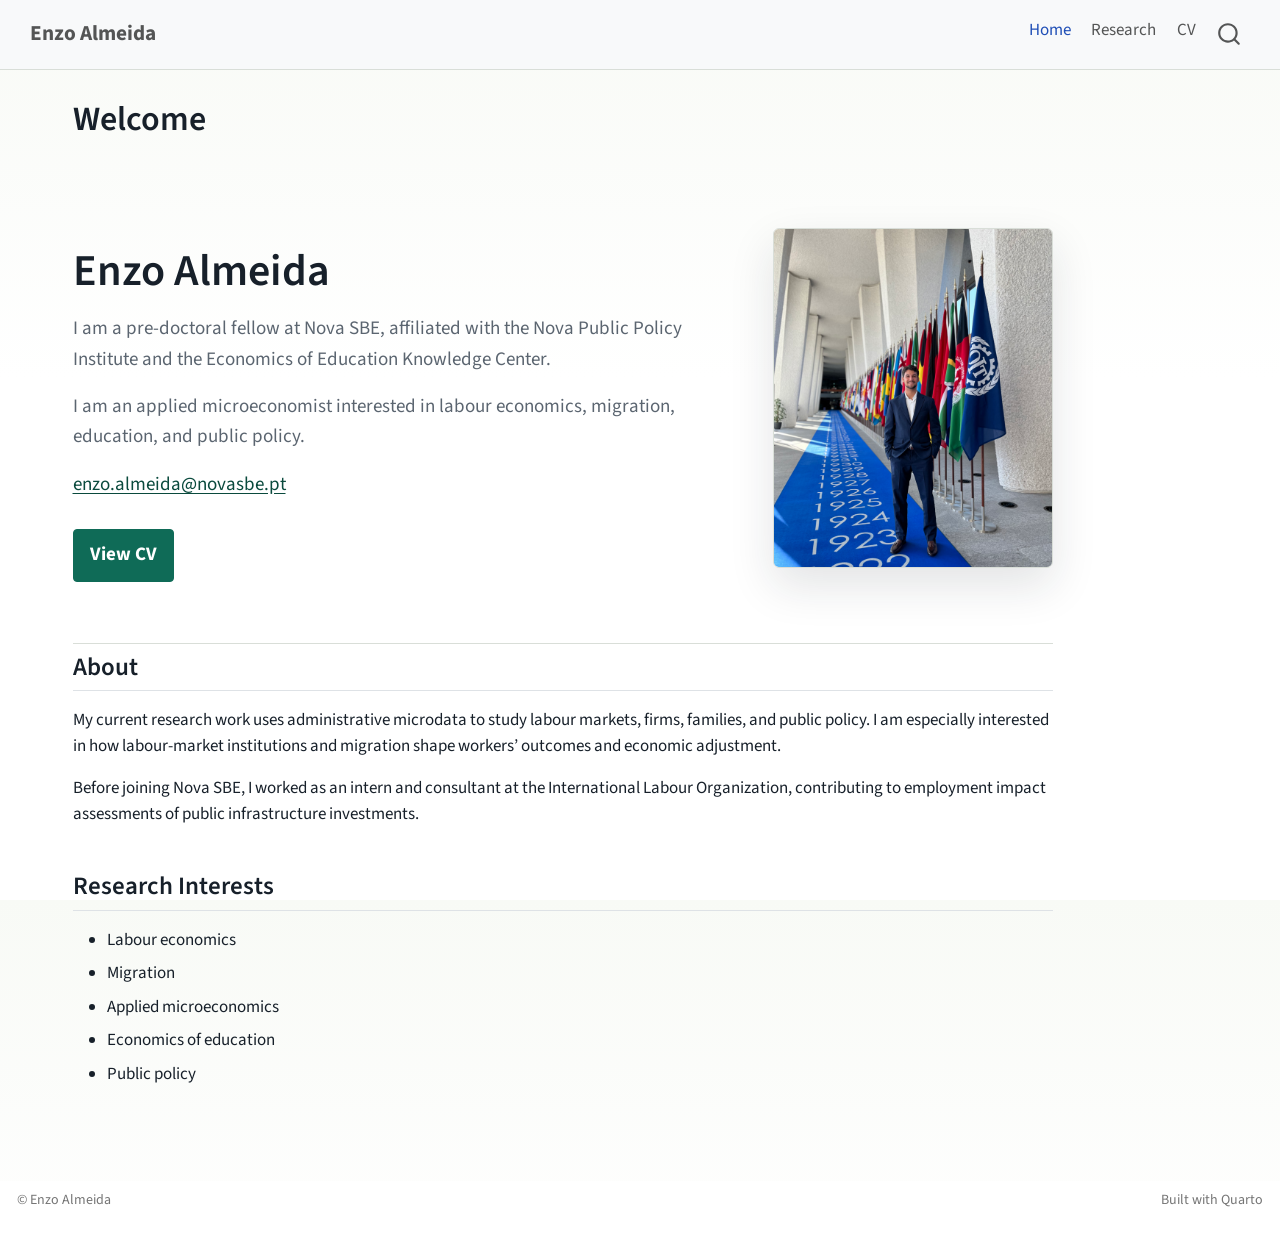
==== docs/index.html @ 2227f3fe "Initial academic website" ====
<!DOCTYPE html>
<html xmlns="http://www.w3.org/1999/xhtml" lang="en" xml:lang="en"><head>

<meta charset="utf-8">
<meta name="generator" content="quarto-1.9.37">

<meta name="viewport" content="width=device-width, initial-scale=1.0, user-scalable=yes">


<title>Welcome – Enzo Almeida</title>
<style>
/* Default styles provided by pandoc.
** See https://pandoc.org/MANUAL.html#variables-for-html for config info.
*/
code{white-space: pre-wrap;}
span.smallcaps{font-variant: small-caps;}
div.columns{display: flex; gap: min(4vw, 1.5em);}
div.column{flex: auto; overflow-x: auto;}
div.hanging-indent{margin-left: 1.5em; text-indent: -1.5em;}
ul.task-list{list-style: none;}
ul.task-list li input[type="checkbox"] {
  width: 0.8em;
  margin: 0 0.8em 0.2em -1em; /* quarto-specific, see https://github.com/quarto-dev/quarto-cli/issues/4556 */ 
  vertical-align: middle;
}
</style>


<script src="site_libs/quarto-nav/quarto-nav.js"></script>
<script src="site_libs/quarto-nav/headroom.min.js"></script>
<script src="site_libs/clipboard/clipboard.min.js"></script>
<script src="site_libs/quarto-search/autocomplete.umd.js"></script>
<script src="site_libs/quarto-search/fuse.min.js"></script>
<script src="site_libs/quarto-search/quarto-search.js"></script>
<meta name="quarto:offset" content="./">
<script src="site_libs/quarto-html/quarto.js" type="module"></script>
<script src="site_libs/quarto-html/tabsets/tabsets.js" type="module"></script>
<script src="site_libs/quarto-html/popper.min.js"></script>
<script src="site_libs/quarto-html/tippy.umd.min.js"></script>
<script src="site_libs/quarto-html/anchor.min.js"></script>
<link href="site_libs/quarto-html/tippy.css" rel="stylesheet">
<link href="site_libs/quarto-html/quarto-syntax-highlighting-7f8f88aac4f3542376d5c11b86a4c14d.css" rel="stylesheet" id="quarto-text-highlighting-styles">
<script src="site_libs/bootstrap/bootstrap.min.js"></script>
<link href="site_libs/bootstrap/bootstrap-icons.css" rel="stylesheet">
<link href="site_libs/bootstrap/bootstrap-158031087360bce0ff56dc785ce39e06.min.css" rel="stylesheet" append-hash="true" id="quarto-bootstrap" data-mode="light">
<script id="quarto-search-options" type="application/json">{
  "location": "navbar",
  "copy-button": false,
  "collapse-after": 3,
  "panel-placement": "end",
  "type": "overlay",
  "limit": 50,
  "keyboard-shortcut": [
    "f",
    "/",
    "s"
  ],
  "show-item-context": false,
  "language": {
    "search-no-results-text": "No results",
    "search-matching-documents-text": "matching documents",
    "search-copy-link-title": "Copy link to search",
    "search-hide-matches-text": "Hide additional matches",
    "search-more-match-text": "more match in this document",
    "search-more-matches-text": "more matches in this document",
    "search-clear-button-title": "Clear",
    "search-text-placeholder": "",
    "search-detached-cancel-button-title": "Cancel",
    "search-submit-button-title": "Submit",
    "search-label": "Search"
  }
}</script>


<link rel="stylesheet" href="styles.css">
</head>

<body class="nav-fixed quarto-light">

<div id="quarto-search-results"></div>
  <header id="quarto-header" class="headroom fixed-top">
    <nav class="navbar navbar-expand-lg " data-bs-theme="dark">
      <div class="navbar-container container-fluid">
      <div class="navbar-brand-container mx-auto">
    <a class="navbar-brand" href="./index.html">
    <span class="navbar-title">Enzo Almeida</span>
    </a>
  </div>
            <div id="quarto-search" class="" title="Search"></div>
          <button class="navbar-toggler" type="button" data-bs-toggle="collapse" data-bs-target="#navbarCollapse" aria-controls="navbarCollapse" role="menu" aria-expanded="false" aria-label="Toggle navigation" onclick="if (window.quartoToggleHeadroom) { window.quartoToggleHeadroom(); }">
  <span class="navbar-toggler-icon"></span>
</button>
          <div class="collapse navbar-collapse" id="navbarCollapse">
            <ul class="navbar-nav navbar-nav-scroll ms-auto">
  <li class="nav-item">
    <a class="nav-link active" href="./index.html" aria-current="page"> 
<span class="menu-text">Home</span></a>
  </li>  
  <li class="nav-item">
    <a class="nav-link" href="./research.html"> 
<span class="menu-text">Research</span></a>
  </li>  
  <li class="nav-item">
    <a class="nav-link" href="./cv.html"> 
<span class="menu-text">CV</span></a>
  </li>  
</ul>
          </div> <!-- /navcollapse -->
            <div class="quarto-navbar-tools">
</div>
      </div> <!-- /container-fluid -->
    </nav>
</header>
<!-- content -->
<div id="quarto-content" class="quarto-container page-columns page-rows-contents page-layout-full page-navbar">
<!-- sidebar -->
<!-- margin-sidebar -->
    
<!-- main -->
<main class="content column-page" id="quarto-document-content">

<header id="title-block-header" class="quarto-title-block default">
<div class="quarto-title">
<h1 class="title">Welcome</h1>
</div>



<div class="quarto-title-meta column-page">

    
  
    
  </div>
  


</header>


<div class="hero">
<section id="enzo-almeida" class="level1 hero-text">
<h1>Enzo Almeida</h1>
<p>I am a pre-doctoral fellow at Nova SBE, affiliated with the Nova Public Policy Institute and the Economics of Education Knowledge Center.</p>
<p>I am an applied microeconomist interested in labour economics, migration, education, and public policy.</p>
<p><a href="mailto:enzo.almeida@novasbe.pt">enzo.almeida@novasbe.pt</a></p>
<p><a href="files/Almeida_CV.pdf" class="button">View CV</a></p>
</section>
<div class="hero-photo">
<p><img src="images/enzo-almeida.jpg" class="img-fluid" alt="Portrait of Enzo Almeida"></p>
</div>
</div>
<section id="about" class="level2">
<h2 class="anchored" data-anchor-id="about">About</h2>
<p>My current research work uses administrative microdata to study labour markets, firms, families, and public policy. I am especially interested in how labour-market institutions and migration shape workers’ outcomes and economic adjustment.</p>
<p>Before joining Nova SBE, I worked as an intern and consultant at the International Labour Organization, contributing to employment impact assessments of public infrastructure investments.</p>
</section>
<section id="research-interests" class="level2">
<h2 class="anchored" data-anchor-id="research-interests">Research Interests</h2>
<ul>
<li>Labour economics</li>
<li>Migration</li>
<li>Applied microeconomics</li>
<li>Economics of education</li>
<li>Public policy</li>
</ul>


</section>

</main> <!-- /main -->
<script id="quarto-html-after-body" type="application/javascript">
  window.document.addEventListener("DOMContentLoaded", function (event) {
    const icon = "";
    const anchorJS = new window.AnchorJS();
    anchorJS.options = {
      placement: 'right',
      icon: icon
    };
    anchorJS.add('.anchored');
    const isCodeAnnotation = (el) => {
      for (const clz of el.classList) {
        if (clz.startsWith('code-annotation-')) {                     
          return true;
        }
      }
      return false;
    }
    const onCopySuccess = function(e) {
      // button target
      const button = e.trigger;
      // don't keep focus
      button.blur();
      // flash "checked"
      button.classList.add('code-copy-button-checked');
      var currentTitle = button.getAttribute("title");
      button.setAttribute("title", "Copied!");
      let tooltip;
      if (window.bootstrap) {
        button.setAttribute("data-bs-toggle", "tooltip");
        button.setAttribute("data-bs-placement", "left");
        button.setAttribute("data-bs-title", "Copied!");
        tooltip = new bootstrap.Tooltip(button, 
          { trigger: "manual", 
            customClass: "code-copy-button-tooltip",
            offset: [0, -8]});
        tooltip.show();    
      }
      setTimeout(function() {
        if (tooltip) {
          tooltip.hide();
          button.removeAttribute("data-bs-title");
          button.removeAttribute("data-bs-toggle");
          button.removeAttribute("data-bs-placement");
        }
        button.setAttribute("title", currentTitle);
        button.classList.remove('code-copy-button-checked');
      }, 1000);
      // clear code selection
      e.clearSelection();
    }
    const getTextToCopy = function(trigger) {
      const outerScaffold = trigger.parentElement.cloneNode(true);
      const codeEl = outerScaffold.querySelector('code');
      for (const childEl of codeEl.children) {
        if (isCodeAnnotation(childEl)) {
          childEl.remove();
        }
      }
      return codeEl.innerText;
    }
    const clipboard = new window.ClipboardJS('.code-copy-button:not([data-in-quarto-modal])', {
      text: getTextToCopy
    });
    clipboard.on('success', onCopySuccess);
    if (window.document.getElementById('quarto-embedded-source-code-modal')) {
      const clipboardModal = new window.ClipboardJS('.code-copy-button[data-in-quarto-modal]', {
        text: getTextToCopy,
        container: window.document.getElementById('quarto-embedded-source-code-modal')
      });
      clipboardModal.on('success', onCopySuccess);
    }
      var localhostRegex = new RegExp(/^(?:http|https):\/\/localhost\:?[0-9]*\//);
      var mailtoRegex = new RegExp(/^mailto:/);
        var filterRegex = new RegExp("https:\/\/enzoadealmeida\.github\.io");
      var isInternal = (href) => {
          return filterRegex.test(href) || localhostRegex.test(href) || mailtoRegex.test(href);
      }
      // Inspect non-navigation links and adorn them if external
     var links = window.document.querySelectorAll('a[href]:not(.nav-link):not(.navbar-brand):not(.toc-action):not(.sidebar-link):not(.sidebar-item-toggle):not(.pagination-link):not(.no-external):not([aria-hidden]):not(.dropdown-item):not(.quarto-navigation-tool):not(.about-link)');
      for (var i=0; i<links.length; i++) {
        const link = links[i];
        if (!isInternal(link.href)) {
          // undo the damage that might have been done by quarto-nav.js in the case of
          // links that we want to consider external
          if (link.dataset.originalHref !== undefined) {
            link.href = link.dataset.originalHref;
          }
            // target, if specified
            link.setAttribute("target", "_blank");
            if (link.getAttribute("rel") === null) {
              link.setAttribute("rel", "noopener");
            }
        }
      }
    function tippyHover(el, contentFn, onTriggerFn, onUntriggerFn) {
      const config = {
        allowHTML: true,
        maxWidth: 500,
        delay: 100,
        arrow: false,
        appendTo: function(el) {
            return el.parentElement;
        },
        interactive: true,
        interactiveBorder: 10,
        theme: 'quarto',
        placement: 'bottom-start',
      };
      if (contentFn) {
        config.content = contentFn;
      }
      if (onTriggerFn) {
        config.onTrigger = onTriggerFn;
      }
      if (onUntriggerFn) {
        config.onUntrigger = onUntriggerFn;
      }
      window.tippy(el, config); 
    }
    const noterefs = window.document.querySelectorAll('a[role="doc-noteref"]');
    for (var i=0; i<noterefs.length; i++) {
      const ref = noterefs[i];
      tippyHover(ref, function() {
        // use id or data attribute instead here
        let href = ref.getAttribute('data-footnote-href') || ref.getAttribute('href');
        try { href = new URL(href).hash; } catch {}
        const id = href.replace(/^#\/?/, "");
        const note = window.document.getElementById(id);
        if (note) {
          return note.innerHTML;
        } else {
          return "";
        }
      });
    }
    const xrefs = window.document.querySelectorAll('a.quarto-xref');
    const processXRef = (id, note) => {
      // Strip column container classes
      const stripColumnClz = (el) => {
        el.classList.remove("page-full", "page-columns");
        if (el.children) {
          for (const child of el.children) {
            stripColumnClz(child);
          }
        }
      }
      stripColumnClz(note)
      if (id === null || id.startsWith('sec-')) {
        // Special case sections, only their first couple elements
        const container = document.createElement("div");
        if (note.children && note.children.length > 2) {
          container.appendChild(note.children[0].cloneNode(true));
          for (let i = 1; i < note.children.length; i++) {
            const child = note.children[i];
            if (child.tagName === "P" && child.innerText === "") {
              continue;
            } else {
              container.appendChild(child.cloneNode(true));
              break;
            }
          }
          if (window.Quarto?.typesetMath) {
            window.Quarto.typesetMath(container);
          }
          return container.innerHTML
        } else {
          if (window.Quarto?.typesetMath) {
            window.Quarto.typesetMath(note);
          }
          return note.innerHTML;
        }
      } else {
        // Remove any anchor links if they are present
        const anchorLink = note.querySelector('a.anchorjs-link');
        if (anchorLink) {
          anchorLink.remove();
        }
        if (window.Quarto?.typesetMath) {
          window.Quarto.typesetMath(note);
        }
        if (note.classList.contains("callout")) {
          return note.outerHTML;
        } else {
          return note.innerHTML;
        }
      }
    }
    for (var i=0; i<xrefs.length; i++) {
      const xref = xrefs[i];
      tippyHover(xref, undefined, function(instance) {
        instance.disable();
        let url = xref.getAttribute('href');
        let hash = undefined; 
        if (url.startsWith('#')) {
          hash = url;
        } else {
          try { hash = new URL(url).hash; } catch {}
        }
        if (hash) {
          const id = hash.replace(/^#\/?/, "");
          const note = window.document.getElementById(id);
          if (note !== null) {
            try {
              const html = processXRef(id, note.cloneNode(true));
              instance.setContent(html);
            } finally {
              instance.enable();
              instance.show();
            }
          } else {
            // See if we can fetch this
            fetch(url.split('#')[0])
            .then(res => res.text())
            .then(html => {
              const parser = new DOMParser();
              const htmlDoc = parser.parseFromString(html, "text/html");
              const note = htmlDoc.getElementById(id);
              if (note !== null) {
                const html = processXRef(id, note);
                instance.setContent(html);
              } 
            }).finally(() => {
              instance.enable();
              instance.show();
            });
          }
        } else {
          // See if we can fetch a full url (with no hash to target)
          // This is a special case and we should probably do some content thinning / targeting
          fetch(url)
          .then(res => res.text())
          .then(html => {
            const parser = new DOMParser();
            const htmlDoc = parser.parseFromString(html, "text/html");
            const note = htmlDoc.querySelector('main.content');
            if (note !== null) {
              // This should only happen for chapter cross references
              // (since there is no id in the URL)
              // remove the first header
              if (note.children.length > 0 && note.children[0].tagName === "HEADER") {
                note.children[0].remove();
              }
              const html = processXRef(null, note);
              instance.setContent(html);
            } 
          }).finally(() => {
            instance.enable();
            instance.show();
          });
        }
      }, function(instance) {
      });
    }
        let selectedAnnoteEl;
        const selectorForAnnotation = ( cell, annotation) => {
          let cellAttr = 'data-code-cell="' + cell + '"';
          let lineAttr = 'data-code-annotation="' +  annotation + '"';
          const selector = 'span[' + cellAttr + '][' + lineAttr + ']';
          return selector;
        }
        const selectCodeLines = (annoteEl) => {
          const doc = window.document;
          const targetCell = annoteEl.getAttribute("data-target-cell");
          const targetAnnotation = annoteEl.getAttribute("data-target-annotation");
          const annoteSpan = window.document.querySelector(selectorForAnnotation(targetCell, targetAnnotation));
          const lines = annoteSpan.getAttribute("data-code-lines").split(",");
          const lineIds = lines.map((line) => {
            return targetCell + "-" + line;
          })
          let top = null;
          let height = null;
          let parent = null;
          if (lineIds.length > 0) {
              //compute the position of the single el (top and bottom and make a div)
              const el = window.document.getElementById(lineIds[0]);
              top = el.offsetTop;
              height = el.offsetHeight;
              parent = el.parentElement.parentElement;
            if (lineIds.length > 1) {
              const lastEl = window.document.getElementById(lineIds[lineIds.length - 1]);
              const bottom = lastEl.offsetTop + lastEl.offsetHeight;
              height = bottom - top;
            }
            if (top !== null && height !== null && parent !== null) {
              // cook up a div (if necessary) and position it 
              let div = window.document.getElementById("code-annotation-line-highlight");
              if (div === null) {
                div = window.document.createElement("div");
                div.setAttribute("id", "code-annotation-line-highlight");
                div.style.position = 'absolute';
                parent.appendChild(div);
              }
              div.style.top = top - 2 + "px";
              div.style.height = height + 4 + "px";
              div.style.left = 0;
              let gutterDiv = window.document.getElementById("code-annotation-line-highlight-gutter");
              if (gutterDiv === null) {
                gutterDiv = window.document.createElement("div");
                gutterDiv.setAttribute("id", "code-annotation-line-highlight-gutter");
                gutterDiv.style.position = 'absolute';
                const codeCell = window.document.getElementById(targetCell);
                const gutter = codeCell.querySelector('.code-annotation-gutter');
                gutter.appendChild(gutterDiv);
              }
              gutterDiv.style.top = top - 2 + "px";
              gutterDiv.style.height = height + 4 + "px";
            }
            selectedAnnoteEl = annoteEl;
          }
        };
        const unselectCodeLines = () => {
          const elementsIds = ["code-annotation-line-highlight", "code-annotation-line-highlight-gutter"];
          elementsIds.forEach((elId) => {
            const div = window.document.getElementById(elId);
            if (div) {
              div.remove();
            }
          });
          selectedAnnoteEl = undefined;
        };
          // Handle positioning of the toggle
      window.addEventListener(
        "resize",
        throttle(() => {
          elRect = undefined;
          if (selectedAnnoteEl) {
            selectCodeLines(selectedAnnoteEl);
          }
        }, 10)
      );
      function throttle(fn, ms) {
      let throttle = false;
      let timer;
        return (...args) => {
          if(!throttle) { // first call gets through
              fn.apply(this, args);
              throttle = true;
          } else { // all the others get throttled
              if(timer) clearTimeout(timer); // cancel #2
              timer = setTimeout(() => {
                fn.apply(this, args);
                timer = throttle = false;
              }, ms);
          }
        };
      }
        // Attach click handler to the DT
        const annoteDls = window.document.querySelectorAll('dt[data-target-cell]');
        for (const annoteDlNode of annoteDls) {
          annoteDlNode.addEventListener('click', (event) => {
            const clickedEl = event.target;
            if (clickedEl !== selectedAnnoteEl) {
              unselectCodeLines();
              const activeEl = window.document.querySelector('dt[data-target-cell].code-annotation-active');
              if (activeEl) {
                activeEl.classList.remove('code-annotation-active');
              }
              selectCodeLines(clickedEl);
              clickedEl.classList.add('code-annotation-active');
            } else {
              // Unselect the line
              unselectCodeLines();
              clickedEl.classList.remove('code-annotation-active');
            }
          });
        }
    const findCites = (el) => {
      const parentEl = el.parentElement;
      if (parentEl) {
        const cites = parentEl.dataset.cites;
        if (cites) {
          return {
            el,
            cites: cites.split(' ')
          };
        } else {
          return findCites(el.parentElement)
        }
      } else {
        return undefined;
      }
    };
    var bibliorefs = window.document.querySelectorAll('a[role="doc-biblioref"]');
    for (var i=0; i<bibliorefs.length; i++) {
      const ref = bibliorefs[i];
      const citeInfo = findCites(ref);
      if (citeInfo) {
        tippyHover(citeInfo.el, function() {
          var popup = window.document.createElement('div');
          citeInfo.cites.forEach(function(cite) {
            var citeDiv = window.document.createElement('div');
            citeDiv.classList.add('hanging-indent');
            citeDiv.classList.add('csl-entry');
            var biblioDiv = window.document.getElementById('ref-' + cite);
            if (biblioDiv) {
              citeDiv.innerHTML = biblioDiv.innerHTML;
            }
            popup.appendChild(citeDiv);
          });
          return popup.innerHTML;
        });
      }
    }
  });
  </script>
</div> <!-- /content -->
<footer class="footer">
  <div class="nav-footer">
    <div class="nav-footer-left">
<p>© Enzo Almeida</p>
</div>   
    <div class="nav-footer-center">
      &nbsp;
    </div>
    <div class="nav-footer-right">
<p>Built with Quarto</p>
</div>
  </div>
</footer>




</body></html>
---- docs/site_libs/quarto-html/tippy.css ----
.tippy-box[data-animation=fade][data-state=hidden]{opacity:0}[data-tippy-root]{max-width:calc(100vw - 10px)}.tippy-box{position:relative;background-color:#333;color:#fff;border-radius:4px;font-size:14px;line-height:1.4;white-space:normal;outline:0;transition-property:transform,visibility,opacity}.tippy-box[data-placement^=top]>.tippy-arrow{bottom:0}.tippy-box[data-placement^=top]>.tippy-arrow:before{bottom:-7px;left:0;border-width:8px 8px 0;border-top-color:initial;transform-origin:center top}.tippy-box[data-placement^=bottom]>.tippy-arrow{top:0}.tippy-box[data-placement^=bottom]>.tippy-arrow:before{top:-7px;left:0;border-width:0 8px 8px;border-bottom-color:initial;transform-origin:center bottom}.tippy-box[data-placement^=left]>.tippy-arrow{right:0}.tippy-box[data-placement^=left]>.tippy-arrow:before{border-width:8px 0 8px 8px;border-left-color:initial;right:-7px;transform-origin:center left}.tippy-box[data-placement^=right]>.tippy-arrow{left:0}.tippy-box[data-placement^=right]>.tippy-arrow:before{left:-7px;border-width:8px 8px 8px 0;border-right-color:initial;transform-origin:center right}.tippy-box[data-inertia][data-state=visible]{transition-timing-function:cubic-bezier(.54,1.5,.38,1.11)}.tippy-arrow{width:16px;height:16px;color:#333}.tippy-arrow:before{content:"";position:absolute;border-color:transparent;border-style:solid}.tippy-content{position:relative;padding:5px 9px;z-index:1}
---- docs/site_libs/quarto-html/quarto-syntax-highlighting-7f8f88aac4f3542376d5c11b86a4c14d.css ----
/* quarto syntax highlight colors */
:root {
  --quarto-hl-ot-color: #003B4F;
  --quarto-hl-at-color: #657422;
  --quarto-hl-ss-color: #20794D;
  --quarto-hl-an-color: #5E5E5E;
  --quarto-hl-fu-color: #4758AB;
  --quarto-hl-st-color: #20794D;
  --quarto-hl-cf-color: #003B4F;
  --quarto-hl-op-color: #5E5E5E;
  --quarto-hl-er-color: #AD0000;
  --quarto-hl-bn-color: #AD0000;
  --quarto-hl-al-color: #AD0000;
  --quarto-hl-va-color: #111111;
  --quarto-hl-bu-color: inherit;
  --quarto-hl-ex-color: inherit;
  --quarto-hl-pp-color: #AD0000;
  --quarto-hl-in-color: #5E5E5E;
  --quarto-hl-vs-color: #20794D;
  --quarto-hl-wa-color: #5E5E5E;
  --quarto-hl-do-color: #5E5E5E;
  --quarto-hl-im-color: #00769E;
  --quarto-hl-ch-color: #20794D;
  --quarto-hl-dt-color: #AD0000;
  --quarto-hl-fl-color: #AD0000;
  --quarto-hl-co-color: #5E5E5E;
  --quarto-hl-cv-color: #5E5E5E;
  --quarto-hl-cn-color: #8f5902;
  --quarto-hl-sc-color: #5E5E5E;
  --quarto-hl-dv-color: #AD0000;
  --quarto-hl-kw-color: #003B4F;
}

/* other quarto variables */
:root {
  --quarto-font-monospace: SFMono-Regular, Menlo, Monaco, Consolas, "Liberation Mono", "Courier New", monospace;
}

/* syntax highlight based on Pandoc's rules */
pre > code.sourceCode > span {
  color: #003B4F;
}

code.sourceCode > span {
  color: #003B4F;
}

div.sourceCode,
div.sourceCode pre.sourceCode {
  color: #003B4F;
}

/* Normal */
code span {
  color: #003B4F;
}

/* Alert */
code span.al {
  color: #AD0000;
  font-style: inherit;
}

/* Annotation */
code span.an {
  color: #5E5E5E;
  font-style: inherit;
}

/* Attribute */
code span.at {
  color: #657422;
  font-style: inherit;
}

/* BaseN */
code span.bn {
  color: #AD0000;
  font-style: inherit;
}

/* BuiltIn */
code span.bu {
  font-style: inherit;
}

/* ControlFlow */
code span.cf {
  color: #003B4F;
  font-weight: bold;
  font-style: inherit;
}

/* Char */
code span.ch {
  color: #20794D;
  font-style: inherit;
}

/* Constant */
code span.cn {
  color: #8f5902;
  font-style: inherit;
}

/* Comment */
code span.co {
  color: #5E5E5E;
  font-style: inherit;
}

/* CommentVar */
code span.cv {
  color: #5E5E5E;
  font-style: italic;
}

/* Documentation */
code span.do {
  color: #5E5E5E;
  font-style: italic;
}

/* DataType */
code span.dt {
  color: #AD0000;
  font-style: inherit;
}

/* DecVal */
code span.dv {
  color: #AD0000;
  font-style: inherit;
}

/* Error */
code span.er {
  color: #AD0000;
  font-style: inherit;
}

/* Extension */
code span.ex {
  font-style: inherit;
}

/* Float */
code span.fl {
  color: #AD0000;
  font-style: inherit;
}

/* Function */
code span.fu {
  color: #4758AB;
  font-style: inherit;
}

/* Import */
code span.im {
  color: #00769E;
  font-style: inherit;
}

/* Information */
code span.in {
  color: #5E5E5E;
  font-style: inherit;
}

/* Keyword */
code span.kw {
  color: #003B4F;
  font-weight: bold;
  font-style: inherit;
}

/* Operator */
code span.op {
  color: #5E5E5E;
  font-style: inherit;
}

/* Other */
code span.ot {
  color: #003B4F;
  font-style: inherit;
}

/* Preprocessor */
code span.pp {
  color: #AD0000;
  font-style: inherit;
}

/* SpecialChar */
code span.sc {
  color: #5E5E5E;
  font-style: inherit;
}

/* SpecialString */
code span.ss {
  color: #20794D;
  font-style: inherit;
}

/* String */
code span.st {
  color: #20794D;
  font-style: inherit;
}

/* Variable */
code span.va {
  color: #111111;
  font-style: inherit;
}

/* VerbatimString */
code span.vs {
  color: #20794D;
  font-style: inherit;
}

/* Warning */
code span.wa {
  color: #5E5E5E;
  font-style: italic;
}

.prevent-inlining {
  content: "</";
}

/*# sourceMappingURL=789ad8cd35626ba772517505b42a116e.css.map */
---- docs/styles.css ----
:root {
  --ink: #17202a;
  --muted: #5b6570;
  --line: #d9ded8;
  --accent: #0f6b57;
  --accent-dark: #0a4a3d;
  --wash: #f4f7f2;
  --paper: #ffffff;
}

body {
  color: var(--ink);
  background: linear-gradient(180deg, #f8faf6 0%, #ffffff 42%);
  font-size: 17px;
}

.navbar {
  border-bottom: 1px solid var(--line);
}

.navbar-title {
  font-weight: 700;
}

.page-columns .content {
  max-width: 980px;
}

.hero {
  display: grid;
  grid-template-columns: minmax(0, 1fr) 280px;
  gap: 48px;
  align-items: center;
  padding: 56px 0 44px;
  border-bottom: 1px solid var(--line);
}

.hero h1 {
  margin-bottom: 18px;
  font-size: 44px;
  line-height: 1.1;
}

.hero p {
  max-width: 680px;
  color: var(--muted);
  font-size: 19px;
  line-height: 1.6;
}

.hero-photo img {
  width: 280px;
  height: 340px;
  object-fit: cover;
  object-position: center;
  border-radius: 6px;
  border: 1px solid var(--line);
  box-shadow: 0 18px 45px rgba(23, 32, 42, 0.12);
}

.button {
  display: inline-block;
  margin-top: 12px;
  padding: 10px 16px;
  border: 1px solid var(--accent);
  border-radius: 4px;
  color: #ffffff;
  background: var(--accent);
  text-decoration: none;
  font-weight: 700;
}

.button:hover {
  color: #ffffff;
  background: var(--accent-dark);
  border-color: var(--accent-dark);
}

h2 {
  margin-top: 36px;
  padding-top: 8px;
  font-size: 25px;
}

li {
  margin-bottom: 8px;
}

a {
  color: var(--accent-dark);
}

@media (max-width: 760px) {
  body {
    font-size: 16px;
  }

  .hero {
    grid-template-columns: 1fr;
    gap: 28px;
    padding-top: 32px;
  }

  .hero h1 {
    font-size: 36px;
  }

  .hero p {
    font-size: 17px;
  }

  .hero-photo img {
    width: min(100%, 280px);
    height: auto;
    aspect-ratio: 4 / 5;
  }
}
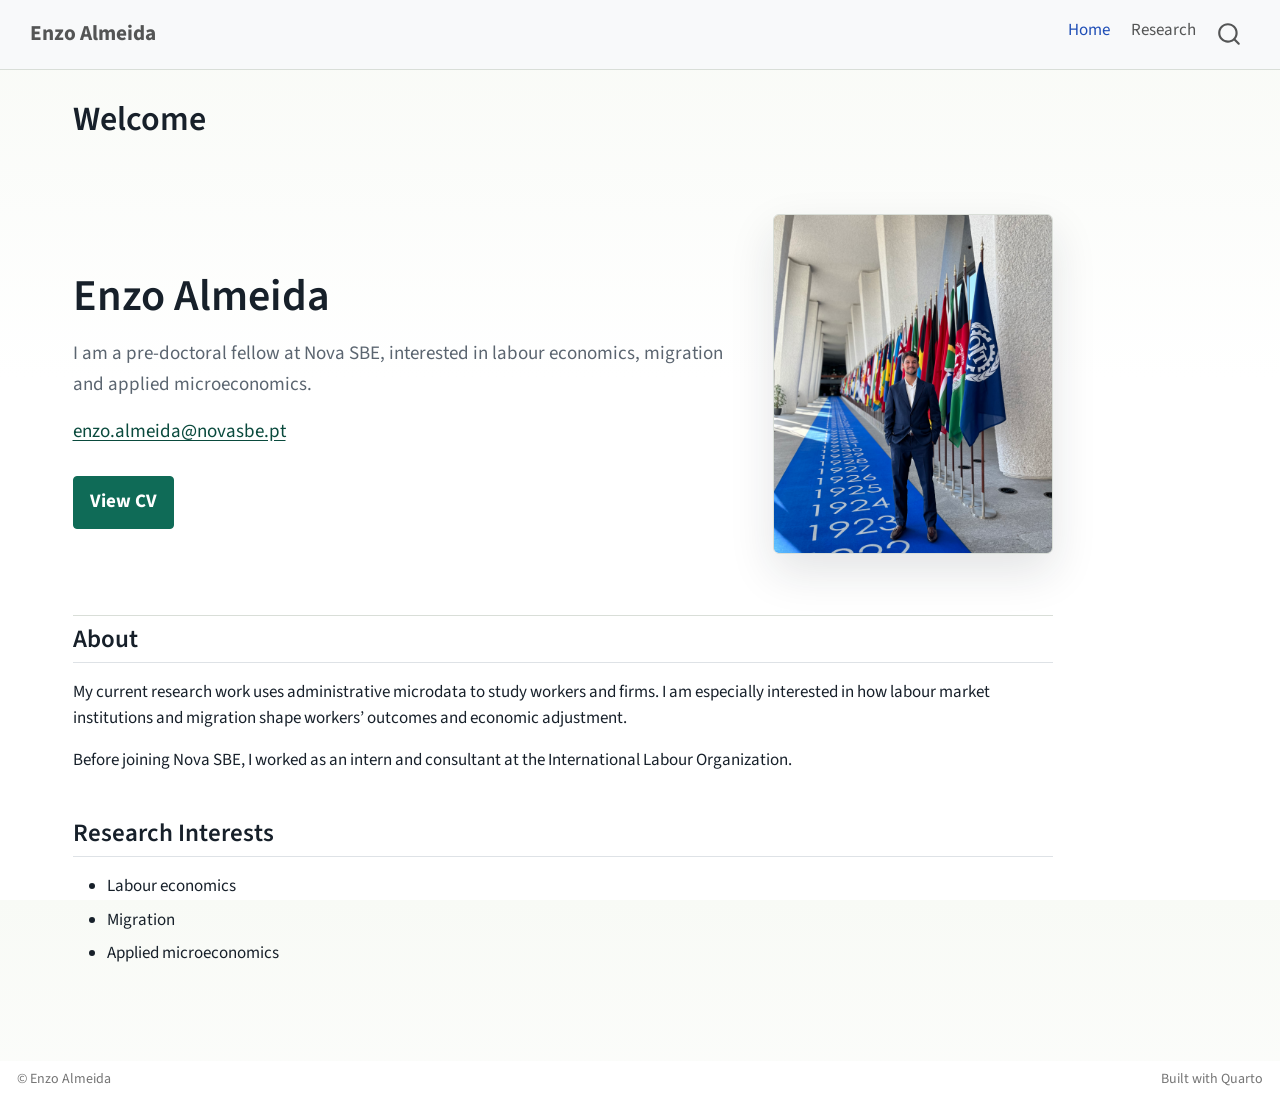
==== commit 84ba1e86: "Update research page and remove CV page" ====
--- a/docs/index.html
+++ b/docs/index.html
@@ -100,10 +100,6 @@
     <a class="nav-link" href="./research.html"> 
 <span class="menu-text">Research</span></a>
   </li>  
-  <li class="nav-item">
-    <a class="nav-link" href="./cv.html"> 
-<span class="menu-text">CV</span></a>
-  </li>  
 </ul>
           </div> <!-- /navcollapse -->
             <div class="quarto-navbar-tools">
@@ -141,8 +137,7 @@
 <div class="hero">
 <section id="enzo-almeida" class="level1 hero-text">
 <h1>Enzo Almeida</h1>
-<p>I am a pre-doctoral fellow at Nova SBE, affiliated with the Nova Public Policy Institute and the Economics of Education Knowledge Center.</p>
-<p>I am an applied microeconomist interested in labour economics, migration, education, and public policy.</p>
+<p>I am a pre-doctoral fellow at Nova SBE, interested in labour economics, migration and applied microeconomics.</p>
 <p><a href="mailto:enzo.almeida@novasbe.pt">enzo.almeida@novasbe.pt</a></p>
 <p><a href="files/Almeida_CV.pdf" class="button">View CV</a></p>
 </section>
@@ -152,8 +147,8 @@
 </div>
 <section id="about" class="level2">
 <h2 class="anchored" data-anchor-id="about">About</h2>
-<p>My current research work uses administrative microdata to study labour markets, firms, families, and public policy. I am especially interested in how labour-market institutions and migration shape workers’ outcomes and economic adjustment.</p>
-<p>Before joining Nova SBE, I worked as an intern and consultant at the International Labour Organization, contributing to employment impact assessments of public infrastructure investments.</p>
+<p>My current research work uses administrative microdata to study workers and firms. I am especially interested in how labour market institutions and migration shape workers’ outcomes and economic adjustment.</p>
+<p>Before joining Nova SBE, I worked as an intern and consultant at the International Labour Organization.</p>
 </section>
 <section id="research-interests" class="level2">
 <h2 class="anchored" data-anchor-id="research-interests">Research Interests</h2>
@@ -161,8 +156,6 @@
 <li>Labour economics</li>
 <li>Migration</li>
 <li>Applied microeconomics</li>
-<li>Economics of education</li>
-<li>Public policy</li>
 </ul>
 
 
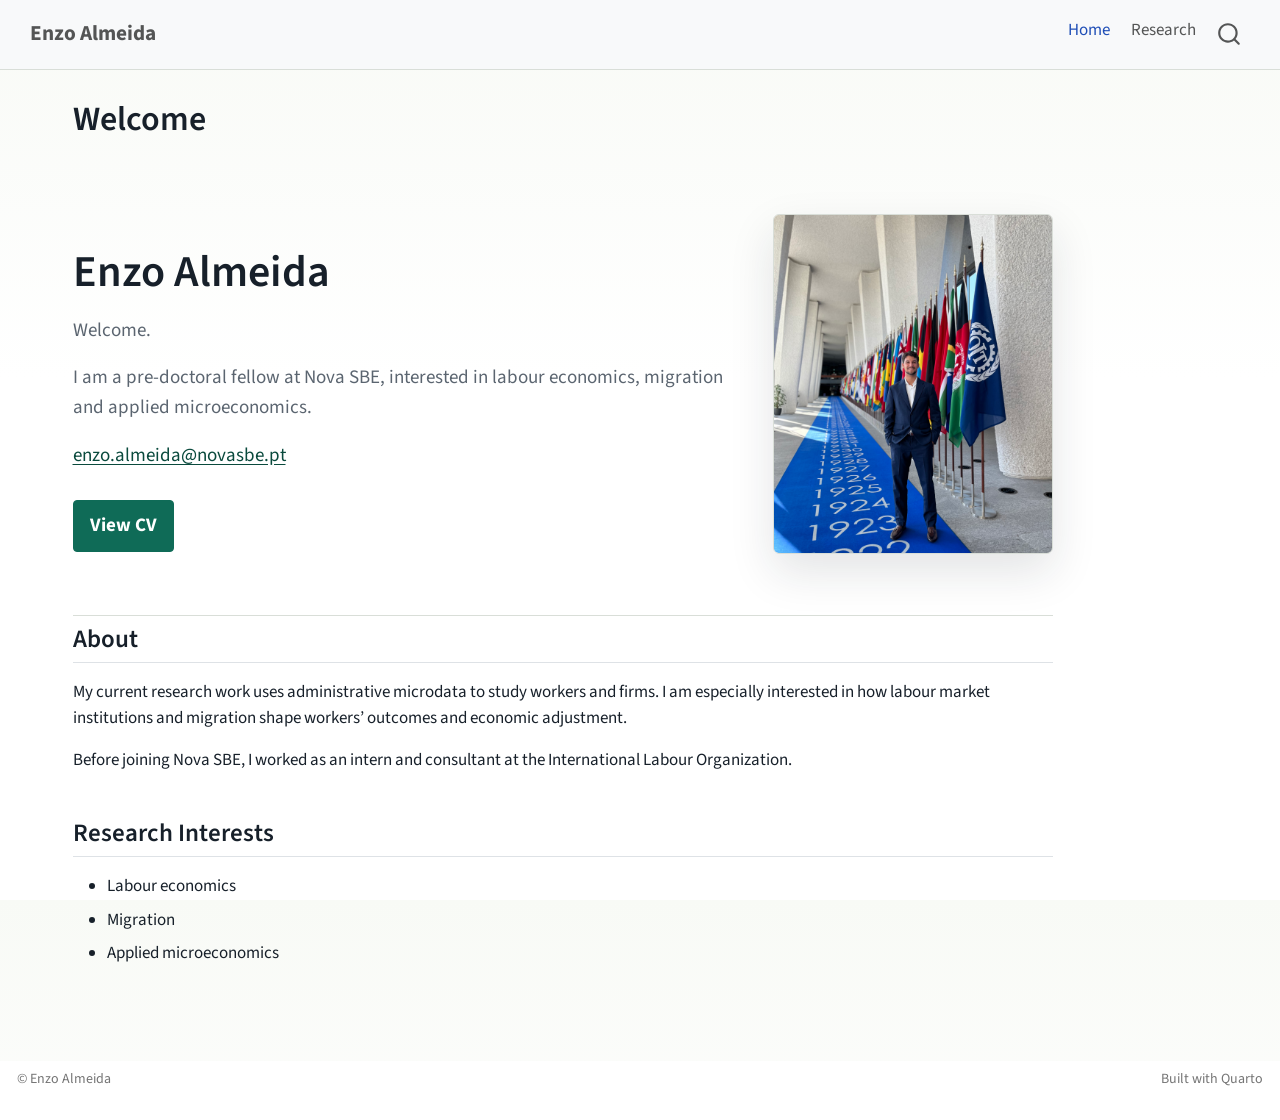
==== commit b2de681c: "Move welcome text to homepage hero" ====
--- a/docs/index.html
+++ b/docs/index.html
@@ -137,6 +137,7 @@
 <div class="hero">
 <section id="enzo-almeida" class="level1 hero-text">
 <h1>Enzo Almeida</h1>
+<p>Welcome.</p>
 <p>I am a pre-doctoral fellow at Nova SBE, interested in labour economics, migration and applied microeconomics.</p>
 <p><a href="mailto:enzo.almeida@novasbe.pt">enzo.almeida@novasbe.pt</a></p>
 <p><a href="files/Almeida_CV.pdf" class="button">View CV</a></p>
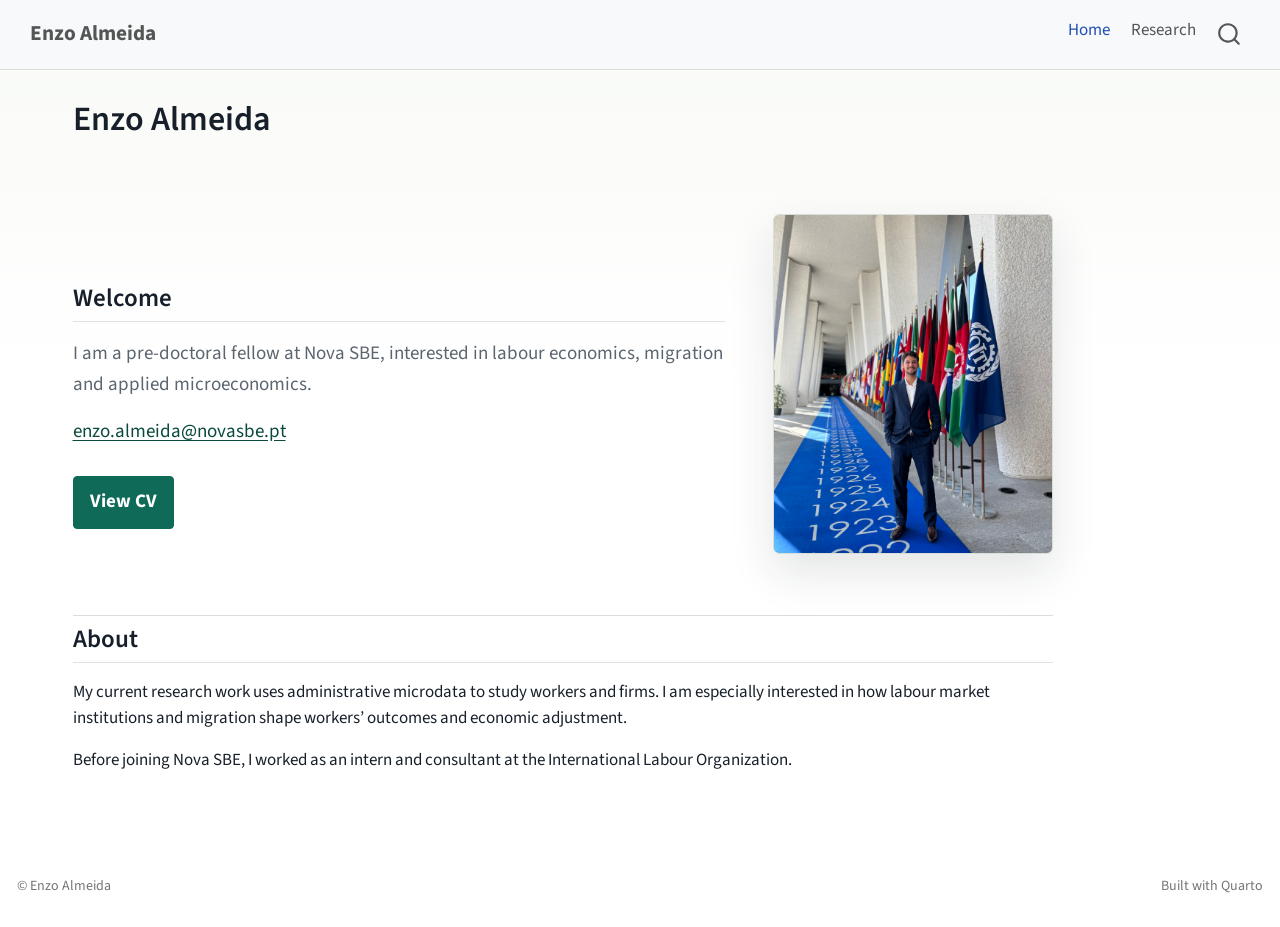
==== commit af326302: "Update homepage text" ====
--- a/docs/index.html
+++ b/docs/index.html
@@ -7,7 +7,7 @@
 <meta name="viewport" content="width=device-width, initial-scale=1.0, user-scalable=yes">
 
 
-<title>Welcome – Enzo Almeida</title>
+<title>Enzo Almeida</title>
 <style>
 /* Default styles provided by pandoc.
 ** See https://pandoc.org/MANUAL.html#variables-for-html for config info.
@@ -117,7 +117,7 @@
 
 <header id="title-block-header" class="quarto-title-block default">
 <div class="quarto-title">
-<h1 class="title">Welcome</h1>
+<h1 class="title">Enzo Almeida</h1>
 </div>
 
 
@@ -135,9 +135,8 @@
 
 
 <div class="hero">
-<section id="enzo-almeida" class="level1 hero-text">
-<h1>Enzo Almeida</h1>
-<p>Welcome.</p>
+<section id="welcome" class="level2 hero-text">
+<h2 class="anchored" data-anchor-id="welcome">Welcome</h2>
 <p>I am a pre-doctoral fellow at Nova SBE, interested in labour economics, migration and applied microeconomics.</p>
 <p><a href="mailto:enzo.almeida@novasbe.pt">enzo.almeida@novasbe.pt</a></p>
 <p><a href="files/Almeida_CV.pdf" class="button">View CV</a></p>
@@ -150,14 +149,6 @@
 <h2 class="anchored" data-anchor-id="about">About</h2>
 <p>My current research work uses administrative microdata to study workers and firms. I am especially interested in how labour market institutions and migration shape workers’ outcomes and economic adjustment.</p>
 <p>Before joining Nova SBE, I worked as an intern and consultant at the International Labour Organization.</p>
-</section>
-<section id="research-interests" class="level2">
-<h2 class="anchored" data-anchor-id="research-interests">Research Interests</h2>
-<ul>
-<li>Labour economics</li>
-<li>Migration</li>
-<li>Applied microeconomics</li>
-</ul>
 
 
 </section>
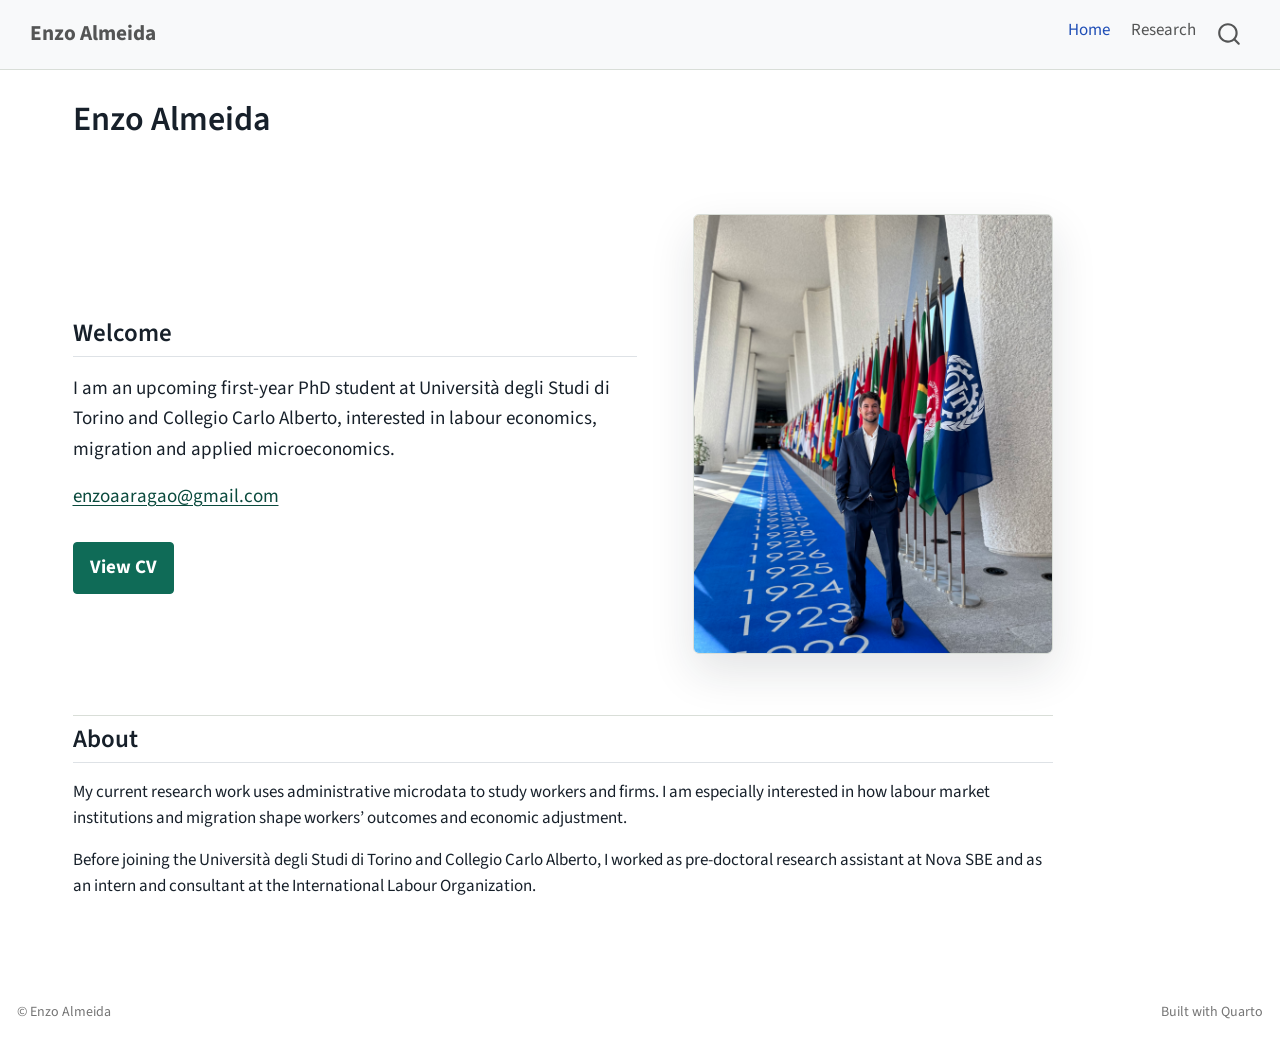
==== commit efe6b466: "Update academic website" ====
--- a/docs/index.html
+++ b/docs/index.html
@@ -137,9 +137,9 @@
 <div class="hero">
 <section id="welcome" class="level2 hero-text">
 <h2 class="anchored" data-anchor-id="welcome">Welcome</h2>
-<p>I am a pre-doctoral fellow at Nova SBE, interested in labour economics, migration and applied microeconomics.</p>
-<p><a href="mailto:enzo.almeida@novasbe.pt">enzo.almeida@novasbe.pt</a></p>
-<p><a href="files/Almeida_CV.pdf" class="button">View CV</a></p>
+<p>I am an upcoming first-year PhD student at Università degli Studi di Torino and Collegio Carlo Alberto, interested in labour economics, migration and applied microeconomics.</p>
+<p><a href="mailto:enzoaaragao@gmail.com">enzoaaragao@gmail.com</a></p>
+<p><a href="files/cv_onepager.pdf" class="button">View CV</a></p>
 </section>
 <div class="hero-photo">
 <p><img src="images/enzo-almeida.jpg" class="img-fluid" alt="Portrait of Enzo Almeida"></p>
@@ -148,7 +148,7 @@
 <section id="about" class="level2">
 <h2 class="anchored" data-anchor-id="about">About</h2>
 <p>My current research work uses administrative microdata to study workers and firms. I am especially interested in how labour market institutions and migration shape workers’ outcomes and economic adjustment.</p>
-<p>Before joining Nova SBE, I worked as an intern and consultant at the International Labour Organization.</p>
+<p>Before joining the Università degli Studi di Torino and Collegio Carlo Alberto, I worked as pre-doctoral research assistant at Nova SBE and as an intern and consultant at the International Labour Organization.</p>
 
 
 </section>
--- a/docs/styles.css
+++ b/docs/styles.css
@@ -10,7 +10,7 @@
 
 body {
   color: var(--ink);
-  background: linear-gradient(180deg, #f8faf6 0%, #ffffff 42%);
+  background: #ffffff;
   font-size: 17px;
 }
 
@@ -28,8 +28,8 @@
 
 .hero {
   display: grid;
-  grid-template-columns: minmax(0, 1fr) 280px;
-  gap: 48px;
+  grid-template-columns: minmax(0, 1fr) 360px;
+  gap: 56px;
   align-items: center;
   padding: 56px 0 44px;
   border-bottom: 1px solid var(--line);
@@ -43,14 +43,14 @@
 
 .hero p {
   max-width: 680px;
-  color: var(--muted);
+  color: var(--ink);
   font-size: 19px;
   line-height: 1.6;
 }
 
 .hero-photo img {
-  width: 280px;
-  height: 340px;
+  width: 360px;
+  height: 440px;
   object-fit: cover;
   object-position: center;
   border-radius: 6px;
@@ -110,7 +110,7 @@
   }
 
   .hero-photo img {
-    width: min(100%, 280px);
+    width: min(100%, 340px);
     height: auto;
     aspect-ratio: 4 / 5;
   }
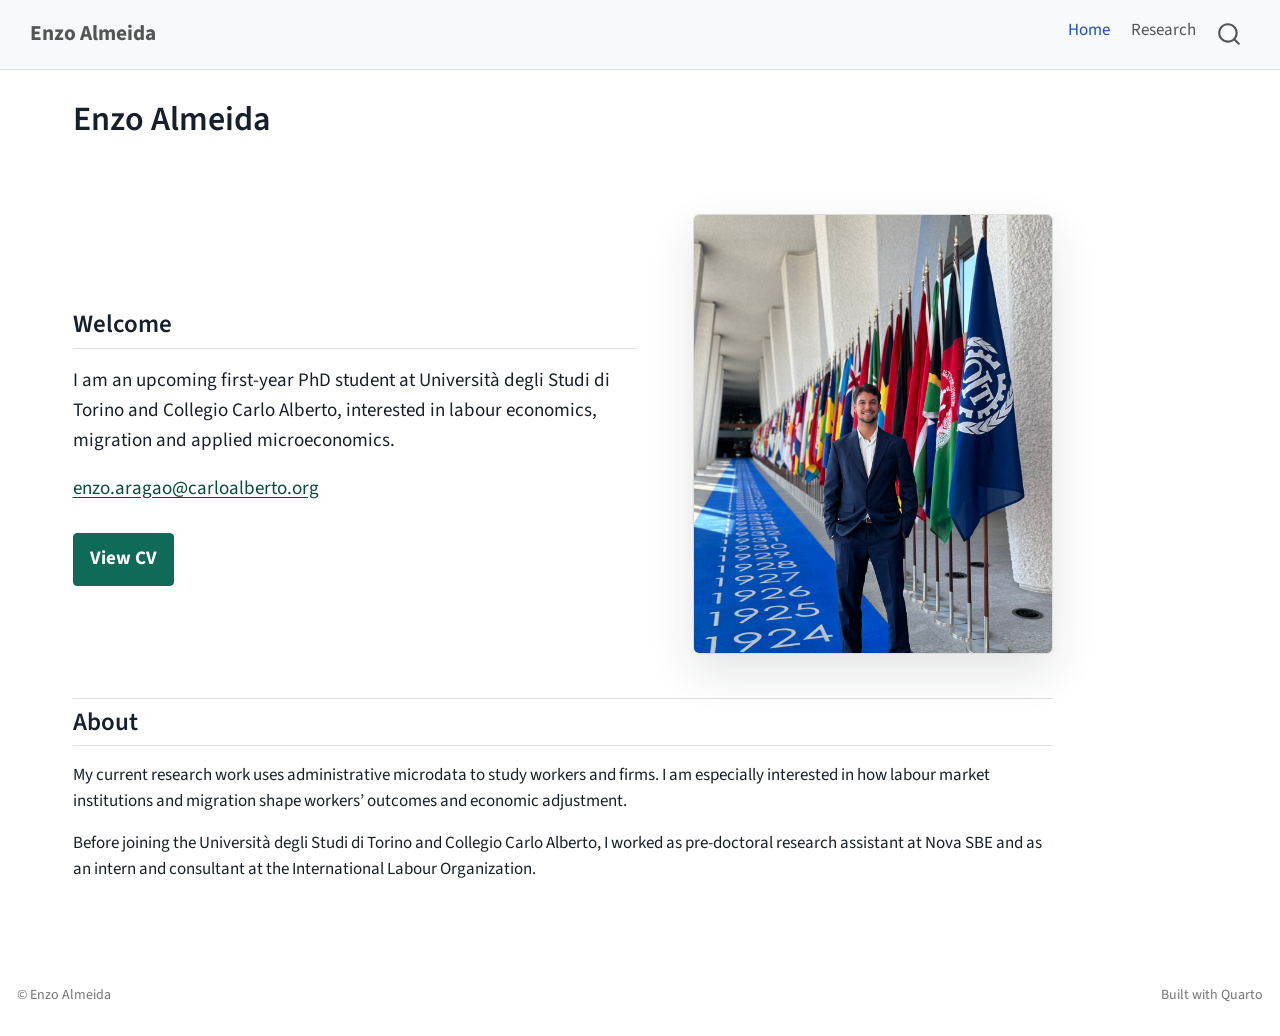
==== commit ebbbe96c: "Update CV and contact email" ====
--- a/docs/index.html
+++ b/docs/index.html
@@ -138,7 +138,7 @@
 <section id="welcome" class="level2 hero-text">
 <h2 class="anchored" data-anchor-id="welcome">Welcome</h2>
 <p>I am an upcoming first-year PhD student at Università degli Studi di Torino and Collegio Carlo Alberto, interested in labour economics, migration and applied microeconomics.</p>
-<p><a href="mailto:enzoaaragao@gmail.com">enzoaaragao@gmail.com</a></p>
+<p><a href="mailto:enzo.aragao@carloalberto.org">enzo.aragao@carloalberto.org</a></p>
 <p><a href="files/cv_onepager.pdf" class="button">View CV</a></p>
 </section>
 <div class="hero-photo">
--- a/docs/styles.css
+++ b/docs/styles.css
@@ -48,14 +48,27 @@
   line-height: 1.6;
 }
 
-.hero-photo img {
+.hero-photo {
   width: 360px;
   height: 440px;
-  object-fit: cover;
-  object-position: center;
+  overflow: hidden;
   border-radius: 6px;
   border: 1px solid var(--line);
   box-shadow: 0 18px 45px rgba(23, 32, 42, 0.12);
+}
+
+.hero-photo p {
+  margin: 0;
+}
+
+.hero-photo img {
+  display: block;
+  width: 100%;
+  height: 100%;
+  object-fit: cover;
+  object-position: 52% 62%;
+  transform: scale(1.28);
+  transform-origin: 52% 62%;
 }
 
 .button {
@@ -109,7 +122,7 @@
     font-size: 17px;
   }
 
-  .hero-photo img {
+  .hero-photo {
     width: min(100%, 340px);
     height: auto;
     aspect-ratio: 4 / 5;
